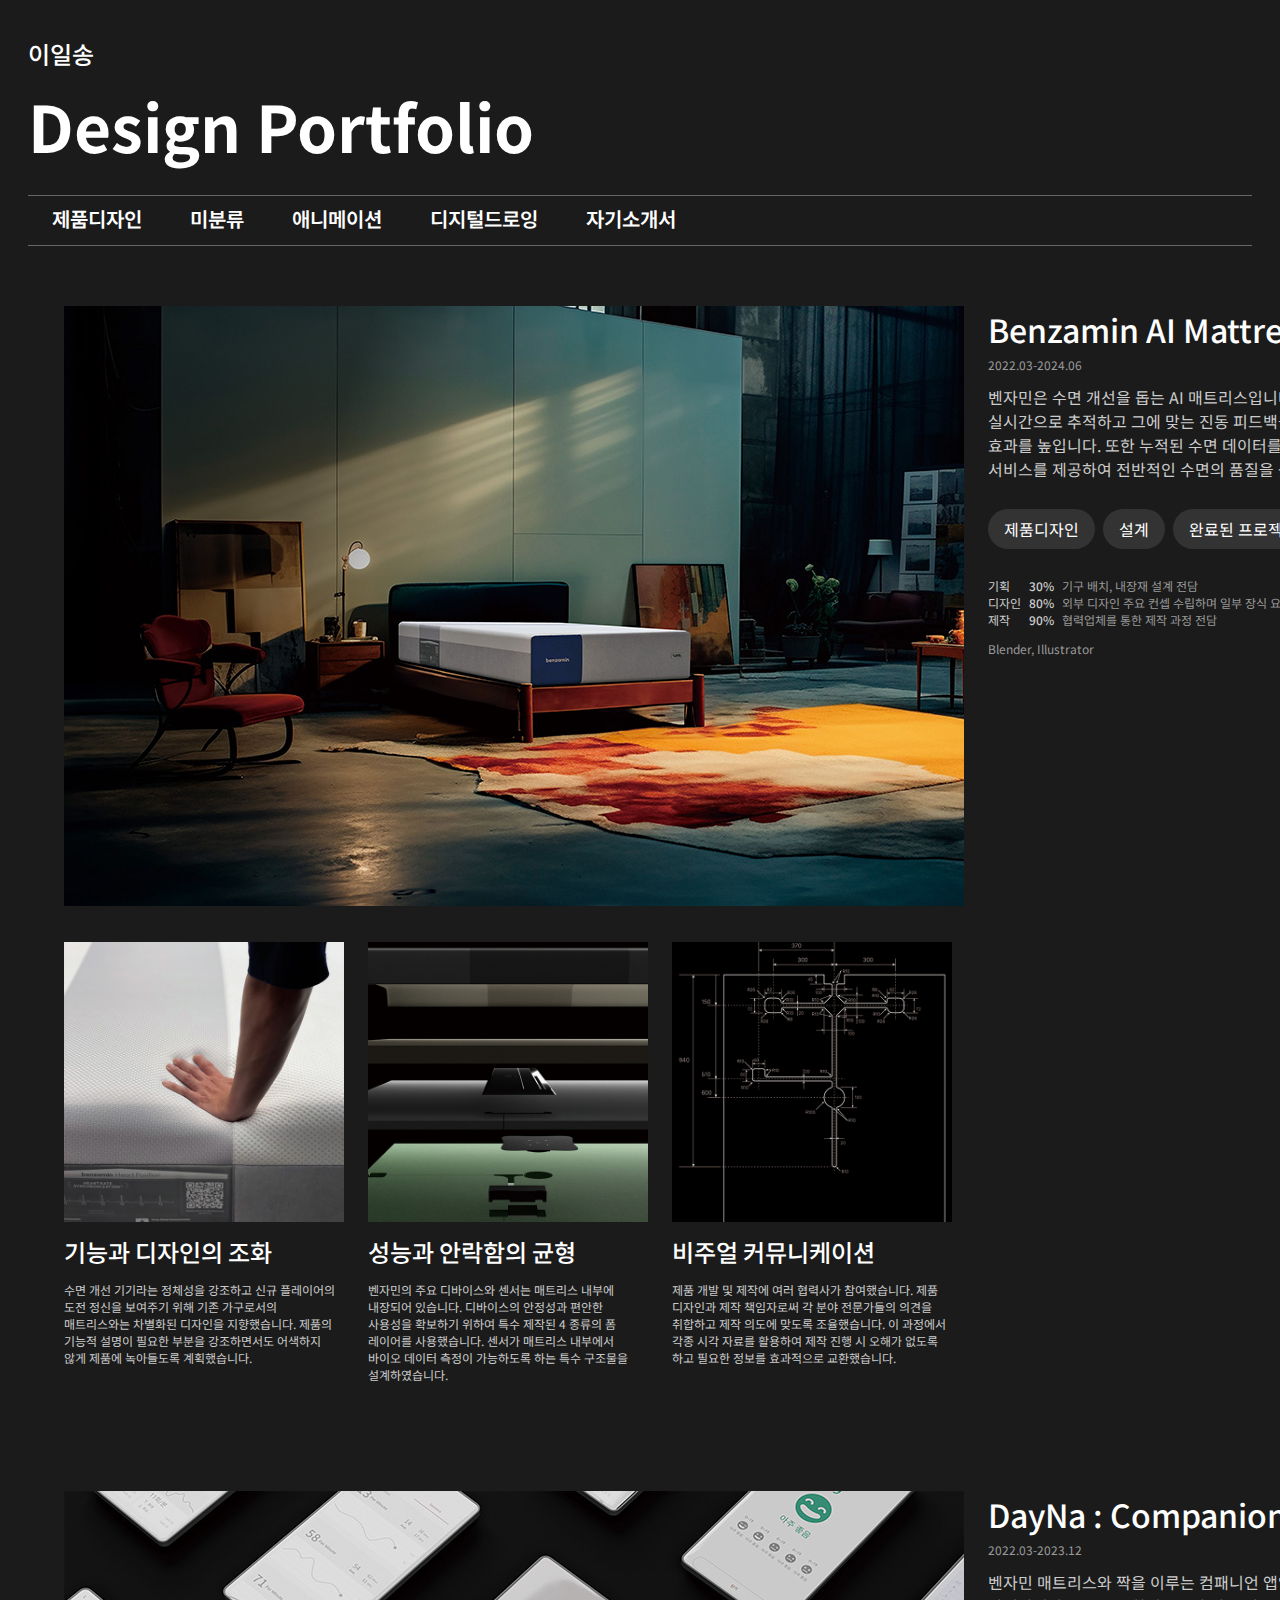
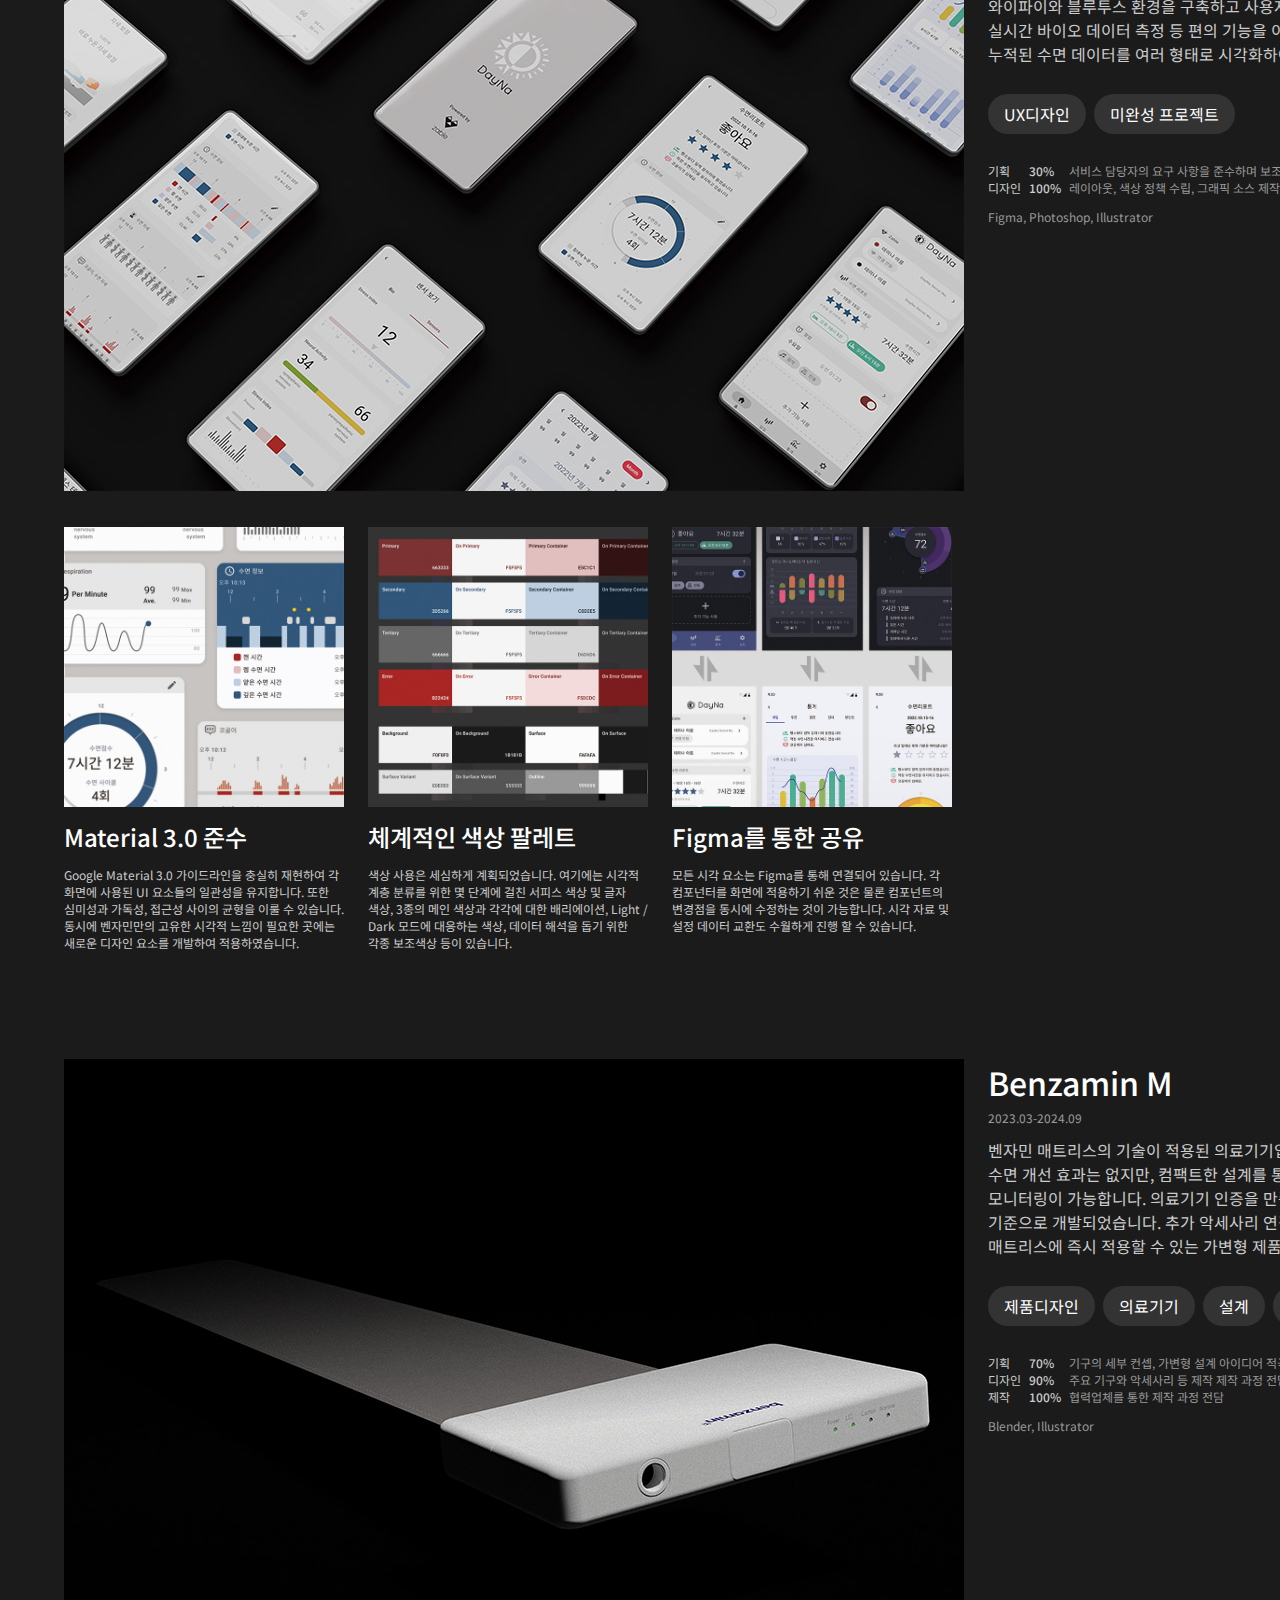
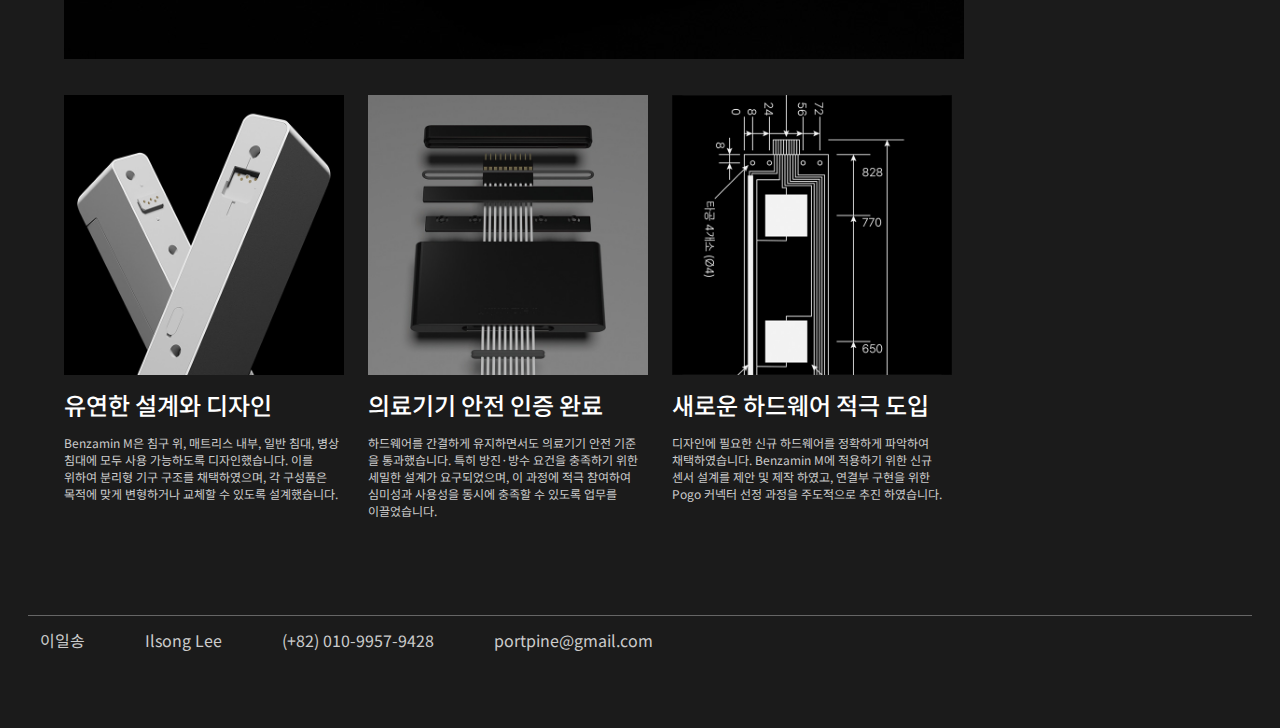
==== index.html @ c2e01884 "Initial" ====
<!DOCTYPE html>
<html>
<head>
    <link rel="stylesheet" href="portpine2025.css">
    <link rel="preconnect" href="https://fonts.googleapis.com">
    <link rel="preconnect" href="https://fonts.gstatic.com" crossorigin>
    <link href="https://fonts.googleapis.com/css2?family=Noto+Sans+KR:wght@100..900&display=swap" rel="stylesheet">
</head>
<body>
<h4 >이일송</h4>
<h1>Design Portfolio</h1>
<div class="line"></div>
<div class="button_container"><!-- Buttons -->
    <a class="button" href="./index.html">제품디자인</a>
    <a class="button" href="./miscellaneous.html">미분류</a>
    <a class="button" href="./animation.html">애니메이션</a>
    <a class="button" href="./drawing.html">디지털드로잉</a>
    <a class="button" href="./introduction.html">자기소개서</a>
</div>
<div class="line"></div>


<div class="contents_container"><!-- Contents1 -->
    <div class="contents_main">
        <img class="main item_margin" src="./Images/benzamin_Main01_72dpi.jpg" alt="benzamin AI Mattress M1-Main01">
        <div class="item_margin">        
            <h3 >Benzamin AI Mattress M1</h3>
            <p class="period">2022.03-2024.06</p>
            <p class="contents_main_text">
                벤자민은 수면 개선을 돕는 AI 매트리스입니다. 
                사용자의 수면을 실시간으로 추적하고 그에 맞는 진동 피드백을 전달하여 수면 중 회복 효과를 높입니다.
                또한 누적된 수면 데이터를 기반으로 수면 코칭 서비스를 제공하여 전반적인 수면의 품질을 높일 수 있도록 도와줍니다. </p>
            <div class="h_align">
                <p class="chip">제품디자인</p>
                <p class="chip">설계</p>
                <p class="chip">완료된 프로젝트</p>    
            </div>   
            <div class="h_align">
                <p class="participation_title">기획 <br> 디자인 <br> 제작</p>
                <p class="participation_number">30% <br> 80% <br> 90%</p>
                <p class="participation_text">
                    기구 배치, 내장재 설계 전담 <br> 
                    외부 디자인 주요 컨셉 수립하며 일부 장식 요소등 협업 <br>
                    협력업체를 통한 제작 과정 전담
                </p>    
            </div>    
            <p class="tool"> Blender, Illustrator</p>    
        </div>
    </div>  
    <div class="contents_sub">
        <div class="item_margin">
            <img class="sub" src="./Images/benzamin_Sub01_72dpi.jpg" alt="benzamin AI Mattress M1-Sub01">
            <h4 >기능과 디자인의 조화</h4>
            <p class="contents_sub_text" >
                수면 개선 기기라는 정체성을 강조하고 신규 플레이어의 도전 정신을 보여주기 위해 
                기존 가구로서의 매트리스와는 차별화된 디자인을 지향했습니다. 
                제품의 기능적 설명이 필요한 부분을 강조하면서도 어색하지 않게 제품에 녹아들도록 계획했습니다. 
            </p>        
        </div>
        <div class="item_margin">
            <img class="sub" src="./Images/benzamin_Sub02_72dpi.jpg" alt="benzamin AI Mattress M1-Sub02">
            <h4 >성능과 안락함의 균형</h4>
            <p class="contents_sub_text">
                벤자민의 주요 디바이스와 센서는 매트리스 내부에 내장되어 있습니다. 
                디바이스의 안정성과 편안한 사용성을 확보하기 위하여 특수 제작된 4 종류의 폼 레이어를 사용했습니다. 
                센서가 매트리스 내부에서 바이오 데이터 측정이 가능하도록 하는 특수 구조물을 설계하였습니다. 
            </p>        
        </div>
        <div class="item_margin">
            <img class="sub" src="./Images/benzamin_Sub03_72dpi.jpg" alt="benzamin AI Mattress M1-Sub03">
            <h4 >비주얼 커뮤니케이션</h4>
            <p class="contents_sub_text">
                제품 개발 및 제작에 여러 협력사가 참여했습니다. 
                제품 디자인과 제작 책임자로써 각 분야 전문가들의 의견을 취합하고 제작 의도에 맞도록 조율했습니다. 
                이 과정에서 각종 시각 자료를 활용하여 제작 진행 시 오해가 없도록 하고 필요한 정보를 효과적으로 교환했습니다. 
            </p>        
        </div>
    </div>  
</div>

<div class="contents_container"><!-- Contents2 -->
    <div class="contents_main">
        <img class="main item_margin" src="./Images/companionApp_Main01_72dpi.jpg" alt="Compainon App-Main01">
        <div class="item_margin">        
            <h3 >DayNa : Companion App</h3>
            <p class="period">2022.03-2023.12</p>
            <p class="contents_main_text">
                벤자민 매트리스와 짝을 이루는 컴패니언 앱입니다. 
                기기를 제어하여 와이파이와 블루투스 환경을 구축하고 사용자를 관리합니다. 
                알람과 실시간 바이오 데이터 측정 등 편의 기능을 이용할 수 있습니다. 
                또한 누적된 수면 데이터를 여러 형태로 시각화하여 사용자에게 제공합니다. 
            </p>
            <div class="h_align">
                <p class="chip">UX디자인</p>
                <p class="chip">미완성 프로젝트</p>    
            </div>   
            <div class="h_align">
                <p class="participation_title">기획 <br> 디자인 </p>
                <p class="participation_number">30% <br> 100% </p>
                <p class="participation_text">
                    서비스 담당자의 요구 사항을 준수하며 보조적 역할 수행 <br> 
                    레이아웃, 색상 정책 수립, 그래픽 소스 제작 등 전 과정 전담
                </p>    
            </div>    
            <p class="tool"> Figma, Photoshop, Illustrator</p>    
        </div>
    </div>  
    <div class="contents_sub">
        <div class="item_margin">
            <img class="sub" src="./Images/companionApp_Sub01_72dpi.jpg" alt="Compainon App-Sub01">
            <h4 >Material 3.0 준수</h4>
            <p class="contents_sub_text" >
                Google Material 3.0 가이드라인을 충실히 재현하여 각 화면에 사용된 UI 요소들의 일관성을 유지합니다. 
                또한 심미성과 가독성, 접근성 사이의 균형을 이룰 수 있습니다. 
                동시에 벤자민만의 고유한 시각적 느낌이 필요한 곳에는 새로운 디자인 요소를 개발하여 적용하였습니다. 
            </p>        
        </div>
        <div class="item_margin">
            <img class="sub" src="./Images/companionApp_Sub02_72dpi.jpg" alt="Compainon App-Sub02">
            <h4 >체계적인 색상 팔레트</h4>
            <p class="contents_sub_text">
                색상 사용은 세심하게 계획되었습니다. 
                여기에는 시각적 계층 분류를 위한 몇 단계에 걸친 서피스 색상 및 글자 색상, 3종의 메인 색상과 각각에 대한 배리에이션, 
                Light / Dark 모드에 대응하는 색상, 데이터 해석을 돕기 위한 각종 보조색상 등이 있습니다. 
            </p>        
        </div>
        <div class="item_margin">
            <img class="sub" src="./Images/companionApp_Sub03_72dpi.jpg" alt="Compainon App-Sub03">
            <h4 >Figma를 통한 공유</h4>
            <p class="contents_sub_text">
                모든 시각 요소는 Figma를 통해 연결되어 있습니다. 
                각 컴포넌터를 화면에 적용하기 쉬운 것은 물론 컴포넌트의 변경점을 동시에 수정하는 것이 가능합니다. 
                시각 자료 및 설정 데이터 교환도 수월하게 진행 할 수 있습니다.
            </p>        
        </div>
    </div>  
</div>



<div class="contents_container"><!-- Contents3 -->
    <div class="contents_main">
        <img class="main item_margin" src="./Images/benzaminM_Main01_72dpi.jpg" alt="benzamin M-Main01">
        <div class="item_margin">        
            <h3 >Benzamin M</h3>
            <p class="period">2023.03-2024.09</p>
            <p class="contents_main_text">
                벤자민 매트리스의 기술이 적용된 의료기기입니다. 
                진동 피드백을 통한 수면 개선 효과는 없지만, 컴팩트한 설계를 통해 장기간 바이오 모니터링이 가능합니다.
                의료기기 인증을 만족하기 위하여 보다 엄격한 기준으로 개발되었습니다.
                추가 악세사리 연결을 통해 다양한 매트리스에 즉시 적용할 수 있는 가변형 제품입니다. 
            </p>
            <div class="h_align">
                <p class="chip">제품디자인</p>
                <p class="chip">의료기기</p>
                <p class="chip">설계</p>
                <p class="chip">완료된 프로젝트</p>    
            </div>   
            <div class="h_align">
                <p class="participation_title">기획 <br> 디자인 <br> 제작</p>
                <p class="participation_number">70% <br> 90% <br> 100%</p>
                <p class="participation_text">
                    기구의 세부 컨셉, 가변형 설계 아이디어 적극 반영 <br> 
                    주요 기구와 악세사리 등 제작 제작 과정 전담 <br>
                    협력업체를 통한 제작 과정 전담
                </p>    
            </div>    
            <p class="tool"> Blender, Illustrator</p>    
        </div>
    </div>  
    <div class="contents_sub">
        <div class="item_margin">
            <img class="sub" src="./Images/benzaminM_Sub01_72dpi.jpg" alt="benzamin M-Sub01">
            <h4 >유연한 설계와 디자인</h4>
            <p class="contents_sub_text" >
                Benzamin M은 침구 위, 매트리스 내부, 일반 침대, 병상 침대에 모두 사용 가능하도록 디자인했습니다. 
                이를 위하여 분리형 기구 구조를 채택하였으며, 각 구성품은 목적에 맞게 변형하거나 교체할 수 있도록 설계했습니다. 
            </p>        
        </div>
        <div class="item_margin">
            <img class="sub" src="./Images/benzaminM_Sub02_72dpi.jpg" alt="benzamin M-Sub02">
            <h4 >의료기기 안전 인증 완료</h4>
            <p class="contents_sub_text">
                하드웨어를 간결하게 유지하면서도 의료기기 안전 기준 을 통과했습니다. 
                특히 방진·방수 요건을 충족하기 위한 세밀한 설계가 요구되었으며, 
                이 과정에 적극 참여하여 심미성과 사용성을 동시에 충족할 수 있도록 업무를 이끌었습니다.
            </p>        
        </div>
        <div class="item_margin">
            <img class="sub" src="./Images/benzaminM_Sub03_72dpi.jpg" alt="benzamin M-Sub03">
            <h4 >새로운 하드웨어 적극 도입</h4>
            <p class="contents_sub_text">
                디자인에 필요한 신규 하드웨어를 정확하게 파악하여 채택하였습니다. 
                Benzamin M에 적용하기 위한 신규 센서 설계를 제안 및 제작 하였고, 
                연결부 구현을 위한 Pogo 커넥터 선정 과정을 주도적으로 추진 하였습니다. 
            </p>        
        </div>
    </div>  
</div>


<div class="line"></div>
<div class="footer">
    <p class="item_margin2"> 이일송</p>
    <p class="item_margin2"> Ilsong Lee</p>
    <p class="item_margin2"> (+82) 010-9957-9428</p>
    <p class="item_margin2"> portpine@gmail.com</p>
</div>


</body>
</html>
---- portpine2025.css ----
body {
    background-color: #1b1b1b;
    padding: 20px;
  }
  
  h1 {
    font-family: "Noto Sans KR", serif;
    font-optical-sizing: auto;
    font-weight: 700;
    font-style: normal;
    font-size: 4em;
    color: #FFFFFF;
    margin: 0px 0px 24px 0px;
    
    
  }

  h3 {
    font-family: "Noto Sans KR", serif;
    font-optical-sizing: auto;
    font-weight: 500;
    font-style: normal;
    font-size: 2em;
    color: #FFFFFF;
    margin: 0px;
  }

  h4 {
    font-family: "Noto Sans KR", serif;
    font-optical-sizing: auto;
    font-weight: 500;
    font-style: normal;
    font-size: 1.5em;
    color: #FFFFFF;
    margin: 8px 0px;
  }
  h4.name{
    padding: 0px;
    margin: 0px;
    background-color: aqua;
  }
  /* Paragraphs*/
  p {
    font-family: "Noto Sans KR", serif;
    font-optical-sizing: auto;
    font-weight: 400;
    font-style: normal;

    font-size: 1em;
    color: #ccc;
    margin: 0px;
  }
  p.period{
    font-family: "Noto Sans KR", serif;
    font-optical-sizing: auto;
    font-weight: 400;
    font-style: normal;

    font-size: .75em;
    color: #999;
    margin: 4px 0px;
  }
  
  p.chip{
    font-family: "Noto Sans KR", serif;
    font-optical-sizing: auto;
    font-weight: 400;
    font-style: normal;

    font-size: 1em;
    color: #FFFFFF;
    margin: 16px 8px 16px 0px;
    padding: 8px 16px;
    background-color: #333333;
    border-radius: 40px;
  }
  
  p.contents_main_title{
    display: inline;
  }
  p.contents_main_text{
    width: 480px;
    word-wrap: break-word;
    word-break: keep-all;
    margin: 12px 0px;
  }
  p.contents_sub_text{
    font-family: "Noto Sans KR", serif;
    font-optical-sizing: auto;
    font-weight: 400;
    font-style: normal;

    font-size: .75em;
    color: #ccc;
    width: 280px;
    word-wrap: break-word;
    word-break: keep-all;
    margin: 12px 0px;
  }

  p.participation_title{
    font-family: "Noto Sans KR", serif;
    font-optical-sizing: auto;
    font-weight: 400;
    font-style: normal;

    font-size: .75em;
    color: #cccccc;
    margin: 12px 8px 12px 0px;
    
  }
  p.participation_number{
    font-family: "Noto Sans KR", serif;
    font-optical-sizing: auto;
    font-weight: 500;
    font-style: normal;

    font-size: .75em;
    color: #cccccc;
    margin: 12px 8px 12px 0px;
    
  }
  p.participation_text{
    font-family: "Noto Sans KR", serif;
    font-optical-sizing: auto;
    font-weight: 400;
    font-style: normal;

    font-size: .75em;
    color: #999999;
    margin: 12px 8px 12px 0px;
    
  }
  p.tool{
    font-family: "Noto Sans KR", serif;
    font-optical-sizing: auto;
    font-weight: 400;
    font-style: normal;

    font-size: .75em;
    color: #999999;
    
  }
  p.bold{
    font-family: "Noto Sans KR", serif;
    font-optical-sizing: auto;
    font-weight: 600;
    font-style: normal;
    color: #FFFFFF;
  }
  .button{
    font-family: "Noto Sans KR", serif;
    font-optical-sizing: auto;
    font-weight: 600;
    font-style: normal;

    font-size: 1.25em;
    color: #FFFFFF;
    text-decoration: none;
    margin: 0px;
    padding: 8px 24px;
    /*
    margin: 4px;
    
    background-color: #333333;
    border-radius: 8px;
    
    */
  }
  /* Divs*/
  div.button_container{
    display: flex;
    width: 100%;
    height: auto;
    /*background-color: #999999;*/
    margin: 0px 0px 4px 0px;
    padding: 0px;
  }
  div.line{
    background-color: #666;
    height: 1px;
    width: 100%;
  }
  div.drawing_height{
    height: 600px;
    background-color: aqua;
  }
  .h_align{
    display: flex;
    width: 100%;
    height: auto;
  }
  .h_align2{
    display: flex;
    width: 100%;
    height: auto;
    margin-right: 48px;
  }
  .contents_container{
    margin-top: 48px;
    margin-bottom: 72px;
    margin-left: 24px;
  }
  .contents_main{
    display: flex;
    width: 100%;
    height: auto;
    margin-bottom: 12px;
  }
  .contents_sub{
    display: flex;
    width: 100%;
    height: auto;
  }
  .item_margin{
    margin: 12px;
  }
  .item_margin2{
    margin: 12px 48px 48px 12px;
  }

  div.footer{
    display: flex;
    width: 100%;
  }
  /* Images */
  img.main {
    display: inline-block;
  }
  
  img.sub {
    width: 280px;
    height: 280px;
  }
  img.line{
    width: 100%;
    height: 1px;
    margin: 0px;
  }
  img.drawing{
    height: 480px;
    width: auto;
  }
  img.portrait{
    width: 200px;
    height: 200px;
    margin-right: 36px;
  }

/*
  .noto-sans-kr-<uniquifier> {
    font-family: "Noto Sans KR", serif;
    font-optical-sizing: auto;
    font-weight: <weight>;
    font-style: normal;
  }
    */
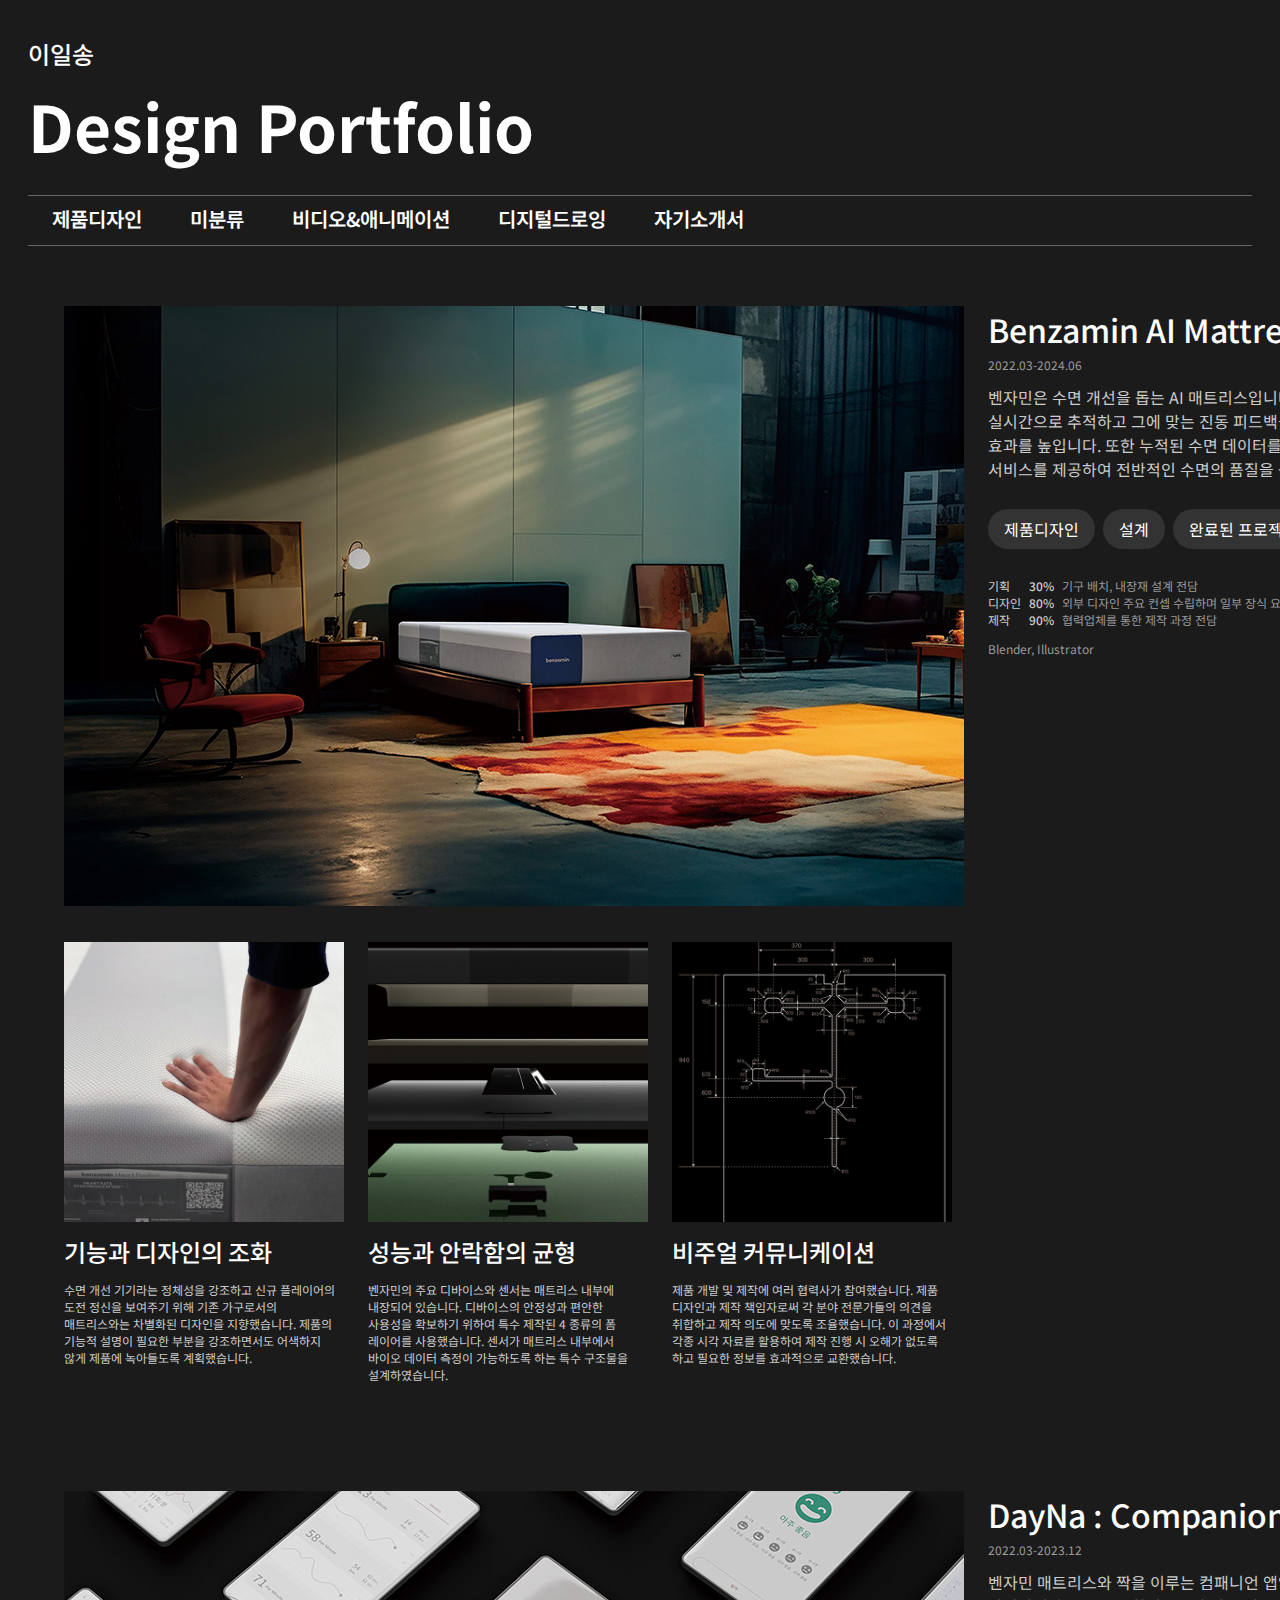
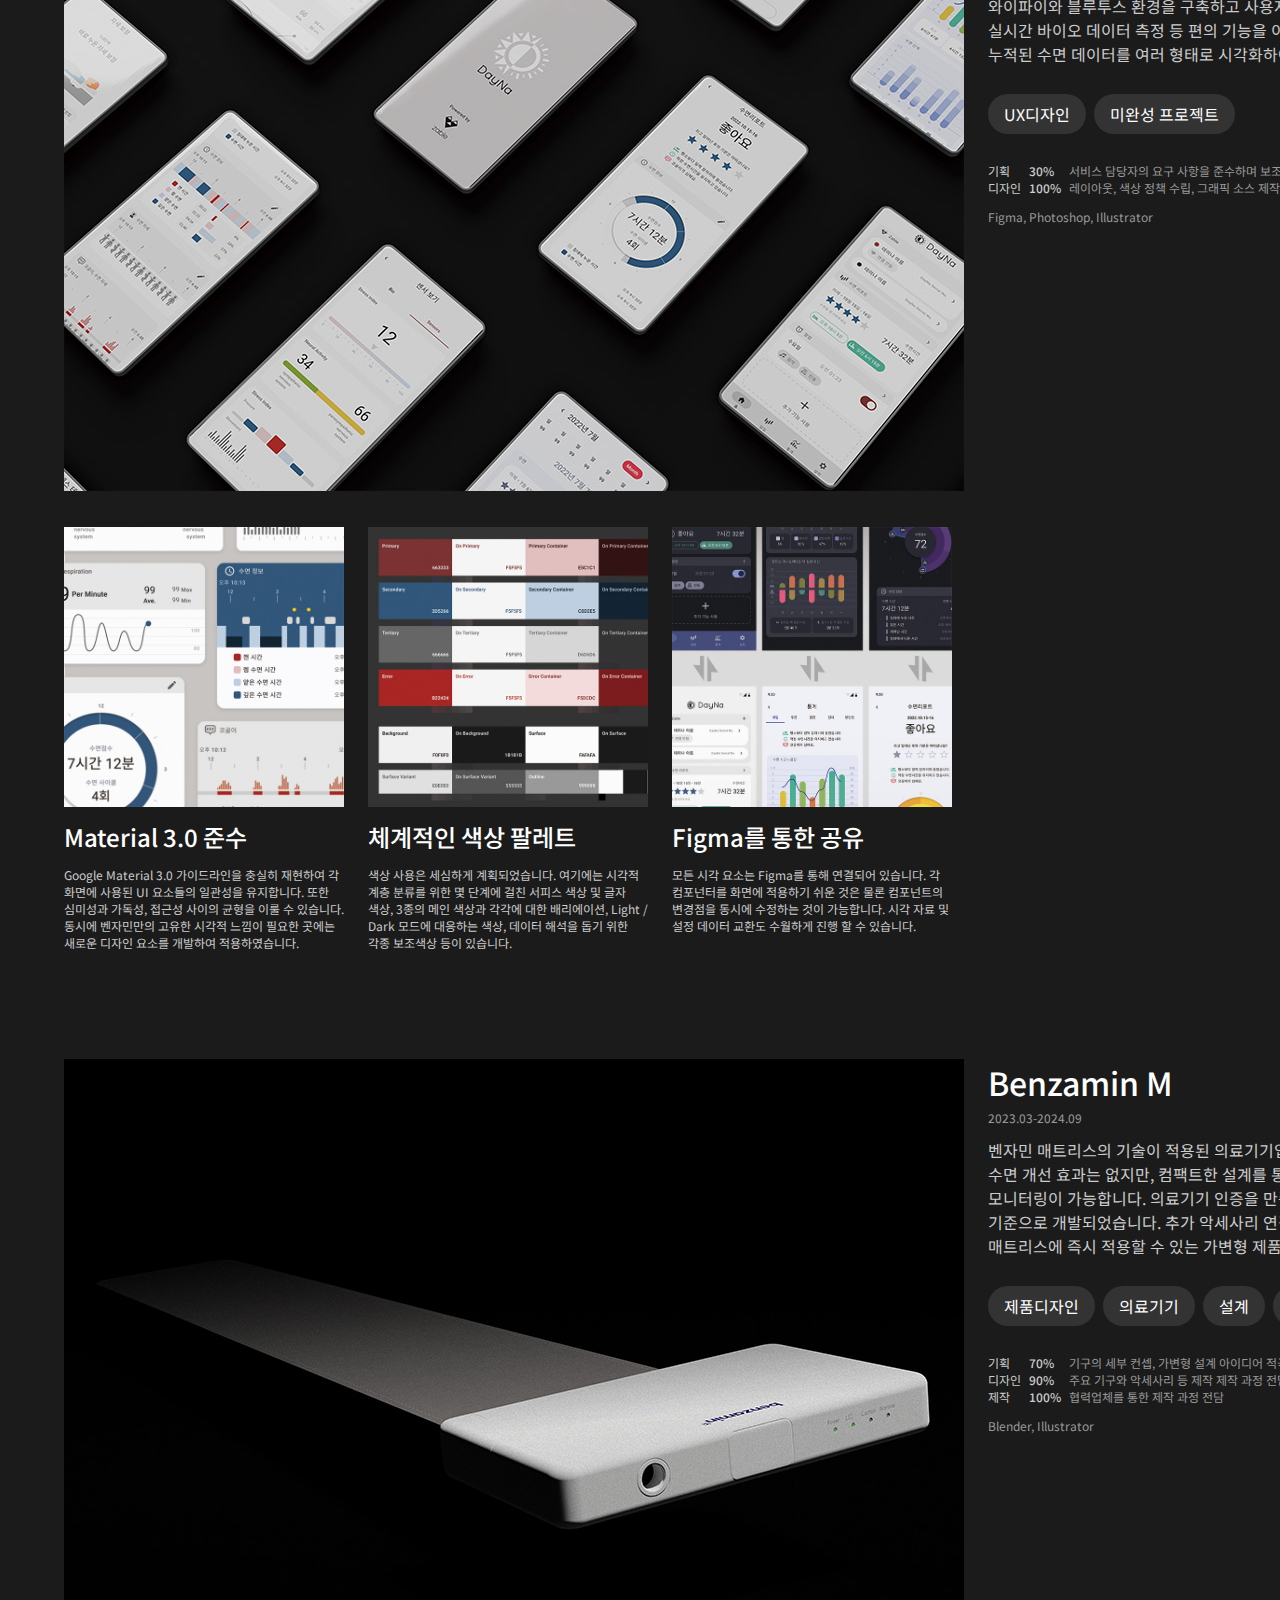
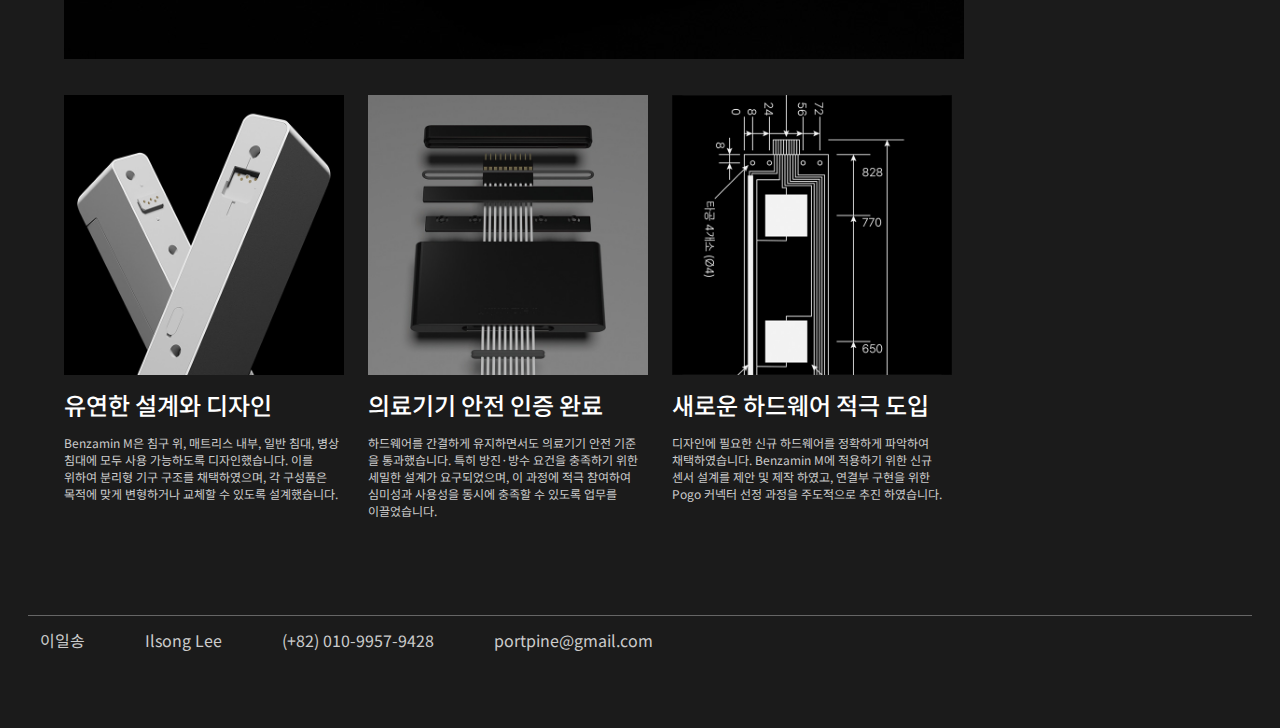
==== commit dca2c167: "Add Animation & Video" ====
--- a/index.html
+++ b/index.html
@@ -13,7 +13,7 @@
 <div class="button_container"><!-- Buttons -->
     <a class="button" href="./index.html">제품디자인</a>
     <a class="button" href="./miscellaneous.html">미분류</a>
-    <a class="button" href="./animation.html">애니메이션</a>
+    <a class="button" href="./animation.html">비디오&애니메이션</a>
     <a class="button" href="./drawing.html">디지털드로잉</a>
     <a class="button" href="./introduction.html">자기소개서</a>
 </div>
